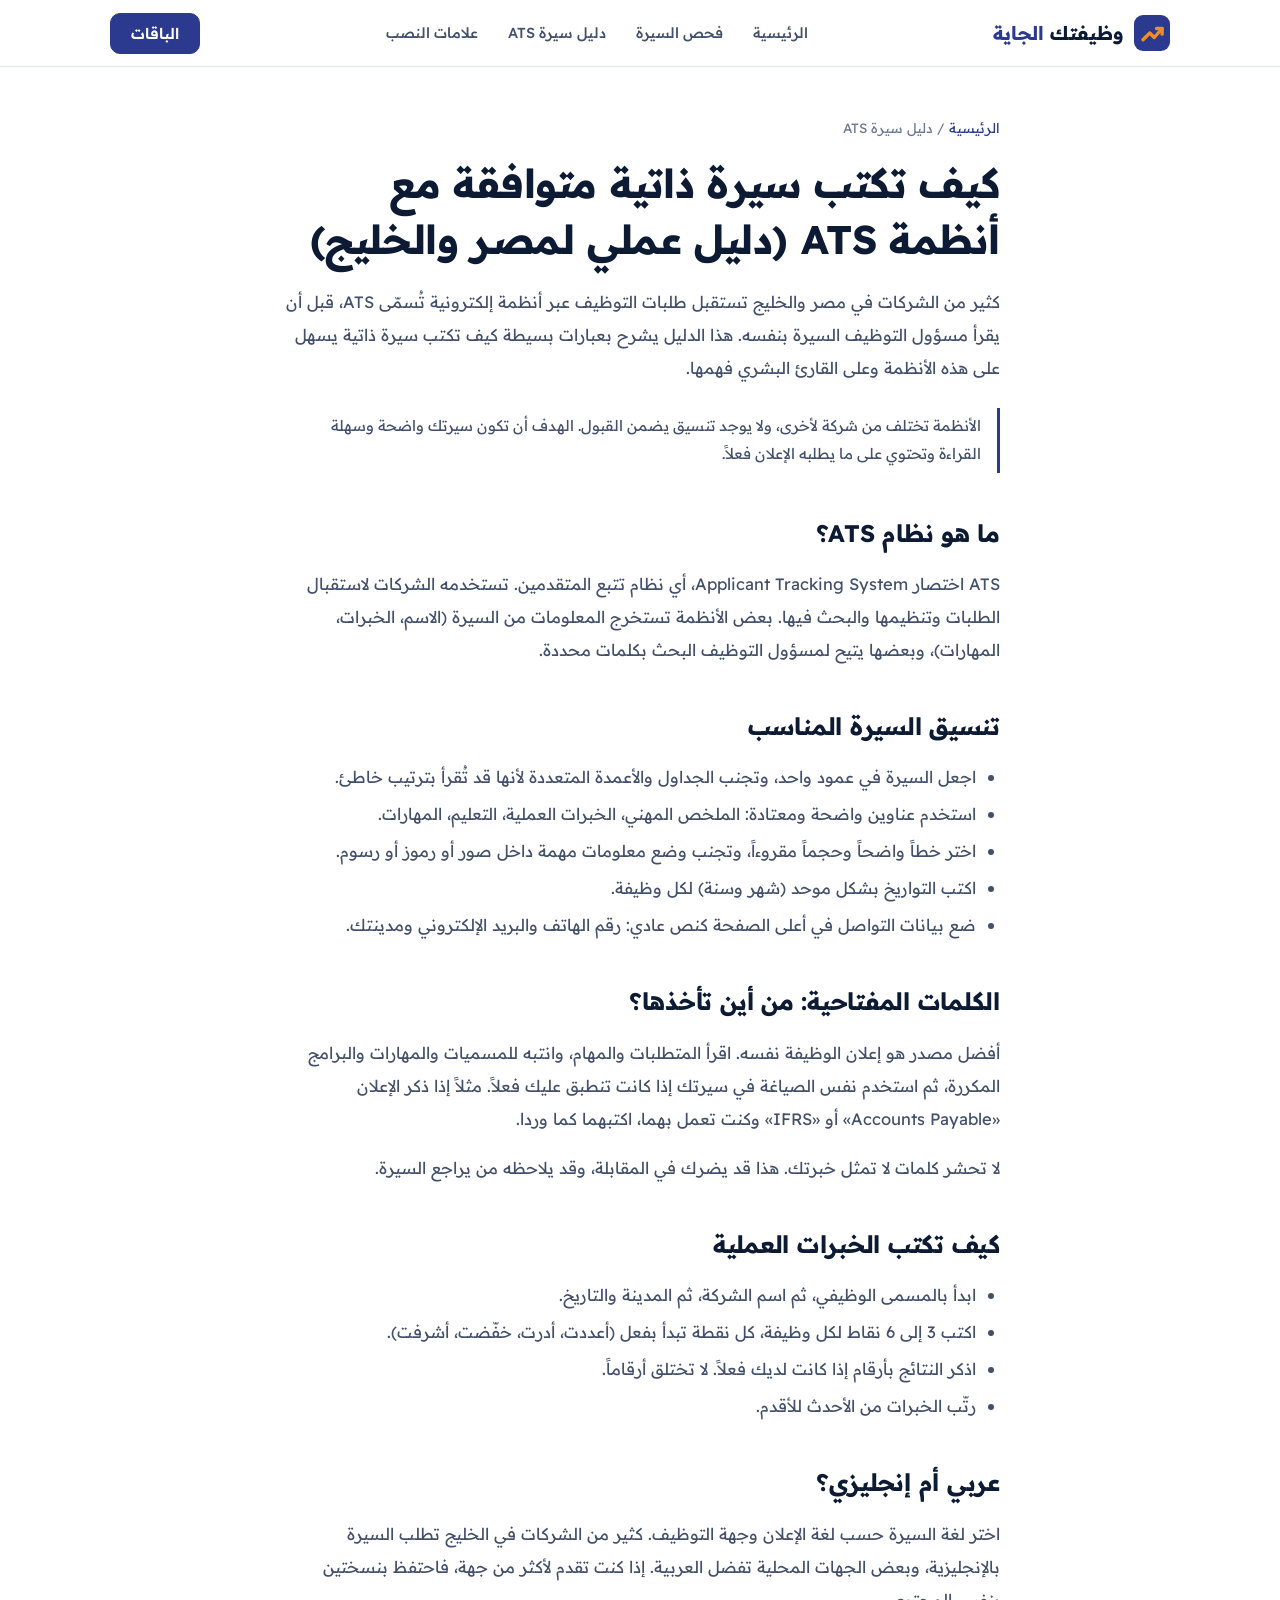
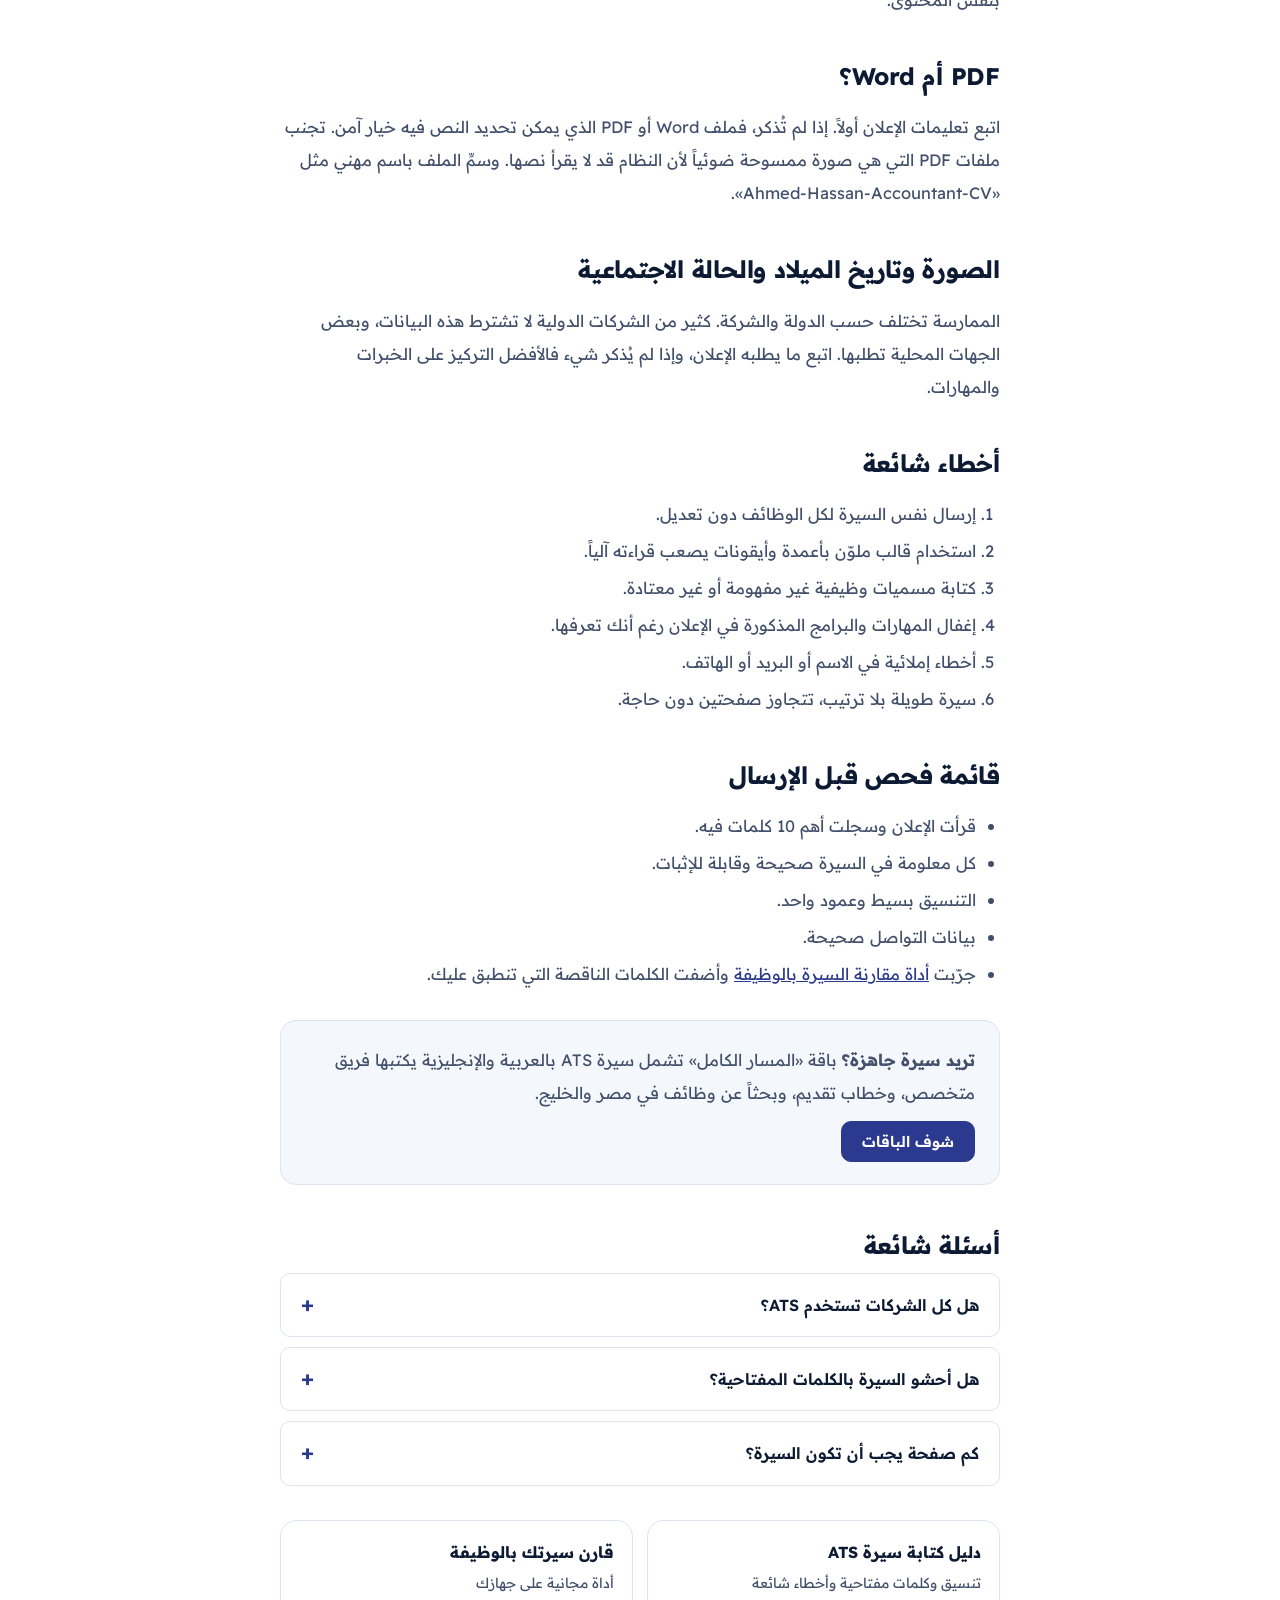
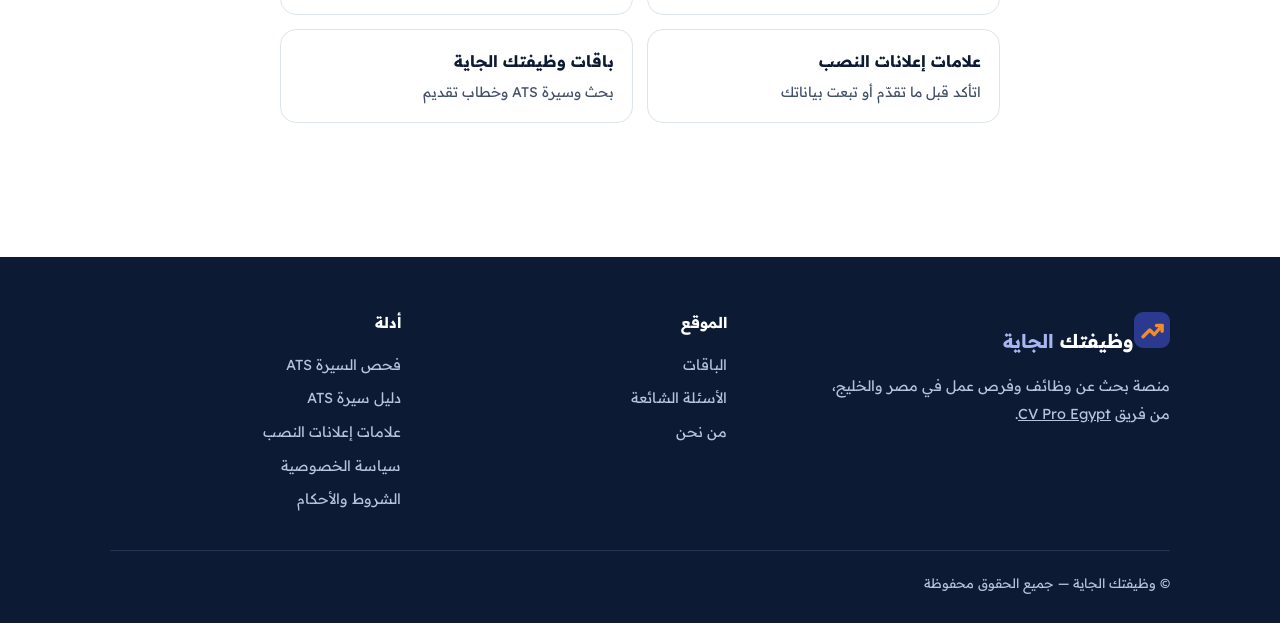
==== ats-cv-guide/index.html @ 99719bfa "filters, save list, anti-spam, privacy and terms" ====
<!DOCTYPE html>
<html lang="ar" dir="rtl"><head><meta charset="utf-8"><meta name="viewport" content="width=device-width, initial-scale=1, viewport-fit=cover">
<title>كيف تكتب سيرة ذاتية متوافقة مع ATS | دليل عملي لمصر والخليج</title><meta name="description" content="دليل بسيط لكتابة سيرة ذاتية سهلة القراءة لأنظمة ATS: التنسيق، الكلمات المفتاحية، كتابة الخبرات، عربي أم إنجليزي، وأخطاء شائعة، مع قائمة فحص قبل التقديم.">
<meta name="robots" content="index,follow,max-snippet:-1,max-image-preview:large"><meta name="theme-color" content="#2b3a8f">
<link rel="canonical" href="https://wazifetak.github.io/ats-cv-guide/">
<link rel="icon" href="/logo.svg" type="image/svg+xml"><link rel="icon" href="/favicon-48.png" sizes="48x48" type="image/png"><link rel="apple-touch-icon" href="/apple-touch-icon.png">
<meta property="og:type" content="article"><meta property="og:locale" content="ar_EG"><meta property="og:site_name" content="وظيفتك الجاية"><meta property="og:title" content="كيف تكتب سيرة ذاتية متوافقة مع ATS | دليل عملي لمصر والخليج"><meta property="og:description" content="دليل بسيط لكتابة سيرة ذاتية سهلة القراءة لأنظمة ATS: التنسيق، الكلمات المفتاحية، كتابة الخبرات، عربي أم إنجليزي، وأخطاء شائعة، مع قائمة فحص قبل التقديم."><meta property="og:url" content="https://wazifetak.github.io/ats-cv-guide/">
<meta property="og:image" content="https://wazifetak.github.io/og-image.png"><meta property="og:image:type" content="image/png"><meta property="og:image:width" content="1200"><meta property="og:image:height" content="630">
<meta name="twitter:card" content="summary_large_image"><meta name="twitter:title" content="كيف تكتب سيرة ذاتية متوافقة مع ATS | دليل عملي لمصر والخليج"><meta name="twitter:description" content="دليل بسيط لكتابة سيرة ذاتية سهلة القراءة لأنظمة ATS: التنسيق، الكلمات المفتاحية، كتابة الخبرات، عربي أم إنجليزي، وأخطاء شائعة، مع قائمة فحص قبل التقديم."><meta name="twitter:image" content="https://wazifetak.github.io/og-image.png">
<link rel="preconnect" href="https://fonts.googleapis.com"><link rel="preconnect" href="https://fonts.gstatic.com" crossorigin>
<link href="https://fonts.googleapis.com/css2?family=Readex+Pro:wght@300..700&display=swap" rel="stylesheet"><link rel="stylesheet" href="/site.css">
<script type="application/ld+json">{"@context": "https://schema.org", "@type": "Article", "headline": "كيف تكتب سيرة ذاتية متوافقة مع أنظمة ATS (دليل عملي لمصر والخليج)", "description": "دليل بسيط لكتابة سيرة ذاتية سهلة القراءة لأنظمة ATS: التنسيق، الكلمات المفتاحية، كتابة الخبرات، عربي أم إنجليزي، وأخطاء شائعة، مع قائمة فحص قبل التقديم.", "inLanguage": "ar", "datePublished": "2026-10-10", "dateModified": "2026-10-10", "mainEntityOfPage": "https://wazifetak.github.io/ats-cv-guide/", "image": "https://wazifetak.github.io/og-image.png", "author": {"@type": "Organization", "name": "وظيفتك الجاية", "url": "https://wazifetak.github.io/"}, "publisher": {"@type": "Organization", "name": "وظيفتك الجاية", "logo": {"@type": "ImageObject", "url": "https://wazifetak.github.io/icon-512.png"}}}</script>
<script type="application/ld+json">{"@context": "https://schema.org", "@type": "BreadcrumbList", "itemListElement": [{"@type": "ListItem", "position": 1, "name": "الرئيسية", "item": "https://wazifetak.github.io/"}, {"@type": "ListItem", "position": 2, "name": "دليل سيرة ATS", "item": "https://wazifetak.github.io/ats-cv-guide/"}]}</script>
<script type="application/ld+json">{"@context": "https://schema.org", "@type": "FAQPage", "mainEntity": [{"@type": "Question", "name": "هل كل الشركات تستخدم ATS؟", "acceptedAnswer": {"@type": "Answer", "text": "لا. بعض الشركات تستخدم أنظمة تتبع، وبعضها يستقبل الطلبات عبر البريد أو المراجعة اليدوية. لذلك اكتب سيرة واضحة تناسب القراءة الآلية والبشرية."}}, {"@type": "Question", "name": "هل أحشو السيرة بالكلمات المفتاحية؟", "acceptedAnswer": {"@type": "Answer", "text": "لا. استخدم الكلمات التي تعكس خبرتك فعلاً وكما وردت في الإعلان، ولا تضف مهارات لا تملكها."}}, {"@type": "Question", "name": "كم صفحة يجب أن تكون السيرة؟", "acceptedAnswer": {"@type": "Answer", "text": "غالباً صفحة واحدة لحديثي التخرج، وصفحة إلى صفحتين لأصحاب الخبرة. الأهم أن تكون مرتبة وتركز على الأحدث والأكثر صلة بالوظيفة."}}]}</script>
</head><body><svg width="0" height="0" style="position:absolute" aria-hidden="true"><symbol id="lg" viewBox="0 0 64 64"><rect width="64" height="64" rx="16" fill="#2b3a8f"/><path d="M16 44l12-12 8 8 14-16" stroke="#f28c28" stroke-width="6" fill="none" stroke-linecap="round" stroke-linejoin="round"/><path d="M40 24h10v10" stroke="#f28c28" stroke-width="6" fill="none" stroke-linecap="round" stroke-linejoin="round"/></symbol></svg>
<header><div class="w"><nav><a class="logo" href="/" aria-label="وظيفتك الجاية"><svg><use href="#lg"/></svg><span>وظيفتك <i>الجاية</i></span></a>
<div class="nv"><a href="/">الرئيسية</a><a href="/cv-ats-checker/">فحص السيرة</a><a href="/ats-cv-guide/">دليل سيرة ATS</a><a href="/job-scam-signs/">علامات النصب</a></div>
<a class="btn" href="/#plans">الباقات</a></nav></div></header>
<main class="art"><div class="bc"><a href="/">الرئيسية</a> / دليل سيرة ATS</div><h1>كيف تكتب سيرة ذاتية متوافقة مع أنظمة ATS (دليل عملي لمصر والخليج)</h1>
<p>كثير من الشركات في مصر والخليج تستقبل طلبات التوظيف عبر أنظمة إلكترونية تُسمّى ATS، قبل أن يقرأ مسؤول التوظيف السيرة بنفسه. هذا الدليل يشرح بعبارات بسيطة كيف تكتب سيرة ذاتية يسهل على هذه الأنظمة وعلى القارئ البشري فهمها.</p>
<div class="note">الأنظمة تختلف من شركة لأخرى، ولا يوجد تنسيق يضمن القبول. الهدف أن تكون سيرتك واضحة وسهلة القراءة وتحتوي على ما يطلبه الإعلان فعلاً.</div>
<h2>ما هو نظام ATS؟</h2><p>ATS اختصار Applicant Tracking System، أي نظام تتبع المتقدمين. تستخدمه الشركات لاستقبال الطلبات وتنظيمها والبحث فيها. بعض الأنظمة تستخرج المعلومات من السيرة (الاسم، الخبرات، المهارات)، وبعضها يتيح لمسؤول التوظيف البحث بكلمات محددة.</p>
<h2>تنسيق السيرة المناسب</h2><ul><li>اجعل السيرة في عمود واحد، وتجنب الجداول والأعمدة المتعددة لأنها قد تُقرأ بترتيب خاطئ.</li><li>استخدم عناوين واضحة ومعتادة: الملخص المهني، الخبرات العملية، التعليم، المهارات.</li><li>اختر خطاً واضحاً وحجماً مقروءاً، وتجنب وضع معلومات مهمة داخل صور أو رموز أو رسوم.</li><li>اكتب التواريخ بشكل موحد (شهر وسنة) لكل وظيفة.</li><li>ضع بيانات التواصل في أعلى الصفحة كنص عادي: رقم الهاتف والبريد الإلكتروني ومدينتك.</li></ul>
<h2>الكلمات المفتاحية: من أين تأخذها؟</h2><p>أفضل مصدر هو إعلان الوظيفة نفسه. اقرأ المتطلبات والمهام، وانتبه للمسميات والمهارات والبرامج المكررة، ثم استخدم نفس الصياغة في سيرتك إذا كانت تنطبق عليك فعلاً. مثلاً إذا ذكر الإعلان «Accounts Payable» أو «IFRS» وكنت تعمل بهما، اكتبهما كما وردا.</p>
<p>لا تحشر كلمات لا تمثل خبرتك. هذا قد يضرك في المقابلة، وقد يلاحظه من يراجع السيرة.</p>
<h2>كيف تكتب الخبرات العملية</h2><ul><li>ابدأ بالمسمى الوظيفي، ثم اسم الشركة، ثم المدينة والتاريخ.</li><li>اكتب 3 إلى 6 نقاط لكل وظيفة، كل نقطة تبدأ بفعل (أعددت، أدرت، خفّضت، أشرفت).</li><li>اذكر النتائج بأرقام إذا كانت لديك فعلاً. لا تختلق أرقاماً.</li><li>رتّب الخبرات من الأحدث للأقدم.</li></ul>
<h2>عربي أم إنجليزي؟</h2><p>اختر لغة السيرة حسب لغة الإعلان وجهة التوظيف. كثير من الشركات في الخليج تطلب السيرة بالإنجليزية، وبعض الجهات المحلية تفضل العربية. إذا كنت تقدم لأكثر من جهة، فاحتفظ بنسختين بنفس المحتوى.</p>
<h2>PDF أم Word؟</h2><p>اتبع تعليمات الإعلان أولاً. إذا لم تُذكر، فملف Word أو PDF الذي يمكن تحديد النص فيه خيار آمن. تجنب ملفات PDF التي هي صورة ممسوحة ضوئياً لأن النظام قد لا يقرأ نصها. وسمِّ الملف باسم مهني مثل «Ahmed-Hassan-Accountant-CV».</p>
<h2>الصورة وتاريخ الميلاد والحالة الاجتماعية</h2><p>الممارسة تختلف حسب الدولة والشركة. كثير من الشركات الدولية لا تشترط هذه البيانات، وبعض الجهات المحلية تطلبها. اتبع ما يطلبه الإعلان، وإذا لم يُذكر شيء فالأفضل التركيز على الخبرات والمهارات.</p>
<h2>أخطاء شائعة</h2><ol><li>إرسال نفس السيرة لكل الوظائف دون تعديل.</li><li>استخدام قالب ملوّن بأعمدة وأيقونات يصعب قراءته آلياً.</li><li>كتابة مسميات وظيفية غير مفهومة أو غير معتادة.</li><li>إغفال المهارات والبرامج المذكورة في الإعلان رغم أنك تعرفها.</li><li>أخطاء إملائية في الاسم أو البريد أو الهاتف.</li><li>سيرة طويلة بلا ترتيب، تتجاوز صفحتين دون حاجة.</li></ol>
<h2>قائمة فحص قبل الإرسال</h2><ul><li>قرأت الإعلان وسجلت أهم 10 كلمات فيه.</li><li>كل معلومة في السيرة صحيحة وقابلة للإثبات.</li><li>التنسيق بسيط وعمود واحد.</li><li>بيانات التواصل صحيحة.</li><li>جرّبت <a href="/cv-ats-checker/" style="color:var(--ac)">أداة مقارنة السيرة بالوظيفة</a> وأضفت الكلمات الناقصة التي تنطبق عليك.</li></ul>
<div class="callout"><p><b>تريد سيرة جاهزة؟</b> باقة «المسار الكامل» تشمل سيرة ATS بالعربية والإنجليزية يكتبها فريق متخصص، وخطاب تقديم، وبحثاً عن وظائف في مصر والخليج.</p><a class="btn" href="/#plans">شوف الباقات</a></div>
<h2>أسئلة شائعة</h2><details><summary>هل كل الشركات تستخدم ATS؟</summary><p>لا. بعض الشركات تستخدم أنظمة تتبع، وبعضها يستقبل الطلبات عبر البريد أو المراجعة اليدوية. لذلك اكتب سيرة واضحة تناسب القراءة الآلية والبشرية.</p></details><details><summary>هل أحشو السيرة بالكلمات المفتاحية؟</summary><p>لا. استخدم الكلمات التي تعكس خبرتك فعلاً وكما وردت في الإعلان، ولا تضف مهارات لا تملكها.</p></details><details><summary>كم صفحة يجب أن تكون السيرة؟</summary><p>غالباً صفحة واحدة لحديثي التخرج، وصفحة إلى صفحتين لأصحاب الخبرة. الأهم أن تكون مرتبة وتركز على الأحدث والأكثر صلة بالوظيفة.</p></details>
<div class="rel"><a href="/ats-cv-guide/"><b>دليل كتابة سيرة ATS</b><span>تنسيق وكلمات مفتاحية وأخطاء شائعة</span></a><a href="/cv-ats-checker/"><b>قارن سيرتك بالوظيفة</b><span>أداة مجانية على جهازك</span></a><a href="/job-scam-signs/"><b>علامات إعلانات النصب</b><span>اتأكد قبل ما تقدّم أو تبعت بياناتك</span></a><a href="/#plans"><b>باقات وظيفتك الجاية</b><span>بحث وسيرة ATS وخطاب تقديم</span></a></div></main>
<footer><div class="w"><div class="fg"><div><a class="logo" href="/"><svg><use href="#lg"/></svg><span>وظيفتك <i>الجاية</i></span></a><p style="margin:0;max-width:340px">منصة بحث عن وظائف وفرص عمل في مصر والخليج، من فريق <a href="https://cvproservice.github.io/cvpro/" style="display:inline;text-decoration:underline">CV Pro Egypt</a>.</p></div>
<div><h4>الموقع</h4><a href="/#plans">الباقات</a><a href="/#faq">الأسئلة الشائعة</a><a href="/#about">من نحن</a></div>
<div><h4>أدلة</h4><a href="/cv-ats-checker/">فحص السيرة ATS</a><a href="/ats-cv-guide/">دليل سيرة ATS</a><a href="/job-scam-signs/">علامات إعلانات النصب</a><a href="/privacy/">سياسة الخصوصية</a><a href="/terms/">الشروط والأحكام</a></div></div>
<div class="cr">© وظيفتك الجاية — جميع الحقوق محفوظة</div></div></footer>
</body></html>
---- site.css ----
:root{color-scheme:light;--ink:#0C1A33;--ink2:#43506B;--mut:#6B7790;--bg:#fff;--sf:#F4F7FC;--card:#fff;--ln:#DDE4F0;--ac:#2B3A8F;--ac2:#1E2A6B;--ok:#138A5B;--r1:10px;--r2:16px;--r3:24px;--sh2:0 28px 60px -28px rgba(12,26,51,.4);padding-top:env(safe-area-inset-top,0px)}
*{box-sizing:border-box}html{scroll-behavior:smooth;scroll-padding-top:78px}
body{margin:0;background:var(--bg);color:var(--ink);font:400 16px/1.9 'Readex Pro',Tahoma,sans-serif;-webkit-font-smoothing:antialiased}
a{color:inherit}.w{max-width:1100px;margin:auto;padding:0 20px}
h1,h2,h3{margin:0;font-weight:700;letter-spacing:-.01em}h2{font-size:clamp(25px,3.4vw,34px);line-height:1.4}h3{font-size:17px;line-height:1.5}
.sub{color:var(--ink2);max-width:580px;margin:10px 0 0}
section{padding:80px 0}
:focus-visible{outline:3px solid rgba(43,58,143,.4);outline-offset:2px}
header{position:sticky;top:env(safe-area-inset-top,0px);z-index:20;background:rgba(255,255,255,.92);backdrop-filter:blur(10px);border-bottom:1px solid var(--ln)}
nav{display:flex;align-items:center;justify-content:space-between;height:66px;gap:16px}
.logo{display:flex;align-items:center;gap:10px;white-space:nowrap;flex:none;text-decoration:none;font-weight:700;font-size:19px}.logo svg{width:36px;height:36px}.logo i{color:var(--ac);font-style:normal}
.nv{display:flex;gap:30px;font-size:14.5px;font-weight:500}.nv a{position:relative;text-decoration:none;color:var(--ink2);padding:4px 0}
.nv a::after{content:"";position:absolute;inset-inline:0;bottom:-2px;height:2px;background:var(--ac);transform:scaleX(0);transition:transform .2s}.nv a:hover{color:var(--ink)}.nv a:hover::after{transform:scaleX(1)}
.btn{display:inline-flex;align-items:center;justify-content:center;gap:8px;background:var(--ac);color:#fff;border:1.5px solid var(--ac);border-radius:var(--r1);padding:10px 20px;font:600 15px 'Readex Pro',sans-serif;text-decoration:none;cursor:pointer;transition:background .15s}
.btn:hover{background:var(--ac2);border-color:var(--ac2)}.btn.or{background:var(--ac)}.btn.ol{background:transparent;color:var(--ac)}.btn.ol:hover{background:var(--sf)}.btn.lg{padding:13px 26px;font-size:16px}.btn.wide{width:100%}.btn:disabled{opacity:.6;cursor:wait}
.hero{position:relative;padding:68px 0 88px;overflow:hidden}
.hero::before{content:"";position:absolute;inset:0;background-image:linear-gradient(var(--ln) 1px,transparent 1px),linear-gradient(90deg,var(--ln) 1px,transparent 1px);background-size:56px 56px;opacity:.55;-webkit-mask-image:radial-gradient(70% 90% at 78% 15%,#000,transparent);mask-image:radial-gradient(70% 90% at 78% 15%,#000,transparent)}
.hg{position:relative;display:grid;grid-template-columns:1.1fr .9fr;gap:56px;align-items:center}
h1{font-size:clamp(32px,5vw,54px);line-height:1.32}
.lead{font-size:17px;color:var(--ink2);max-width:520px;margin:18px 0 0}
.hs{display:flex;align-items:stretch;margin-top:28px;background:#fff;border:1.5px solid var(--ink);border-radius:14px;padding:6px;box-shadow:0 14px 34px -22px rgba(12,26,51,.55)}
.hs .f{flex:1;min-width:0;padding:4px 14px}.hs .f+.f{border-inline-start:1px solid var(--ln)}
.hs label{margin:0;font-size:12px;font-weight:500;color:var(--mut);line-height:1.6}
.hs input,.hs select{border:0;border-radius:0;padding:2px 0;background:transparent;font-size:16px;font-weight:500;box-shadow:none}
.hs input:focus,.hs select:focus{box-shadow:none}.hs .btn{border-radius:10px;padding:0 28px}
.pop{margin-top:14px;font-size:14px;color:var(--ink2);display:flex;flex-wrap:wrap;gap:8px 10px;align-items:center}
.pop button{font:inherit;font-size:13.5px;border:1px solid var(--ln);background:#fff;border-radius:8px;padding:1px 12px;cursor:pointer;color:var(--ink)}.pop button:hover{border-color:var(--ac);color:var(--ac)}
.fx{display:flex;flex-wrap:wrap;gap:6px 26px;margin-top:30px;padding-top:20px;border-top:1px solid var(--ln);font-size:14px;color:var(--ink2)}.fx b{color:var(--ink)}
.mk{position:relative;animation:rise .7s ease-out both}@keyframes rise{from{opacity:0;transform:translateY(18px)}to{opacity:1;transform:none}}
.bw{background:#fff;border:1px solid var(--ln);border-radius:var(--r3);box-shadow:var(--sh2);overflow:hidden}
.bt{display:flex;align-items:center;gap:6px;padding:12px 16px;border-bottom:1px solid var(--ln);background:var(--sf)}
.bt i{width:9px;height:9px;border-radius:50%;background:#CBD5E6}.bt span{margin-inline-start:auto;font:500 11.5px/1 'Readex Pro';color:var(--mut);direction:ltr}
.bs{display:flex;gap:8px;padding:14px;font-size:13.5px}.bs div{flex:1;border:1px solid var(--ln);border-radius:8px;padding:6px 12px;color:var(--ink2)}.bs b{background:var(--ac);color:#fff;border-radius:8px;padding:6px 16px;font-weight:600}
.jr{display:flex;align-items:center;gap:12px;padding:13px 16px;border-top:1px solid var(--ln)}
.jr .av{width:38px;height:38px;border-radius:10px;background:#EAF0FB;color:var(--ac);font-weight:700;display:grid;place-items:center;flex:none}
.jr div:nth-child(2){flex:1}.jr b{display:block;font-size:14.5px;line-height:1.5}.jr span{font-size:12.5px;color:var(--mut)}
.mp{font-style:normal;font-size:12.5px;font-weight:700;color:var(--ok);background:#E3F5EC;border-radius:20px;padding:1px 10px;direction:ltr;flex:none}.mp.m{color:#8A5A00;background:#FFF1D6}
.sm{padding:10px 16px;font-size:12px;color:var(--mut);background:var(--sf);border-top:1px solid var(--ln)}
.st{position:absolute;inset-inline-start:-18px;bottom:-22px;background:var(--ink);color:#fff;border-radius:var(--r2);padding:12px 18px;box-shadow:var(--sh2);font-size:13px;line-height:1.6}.st b{display:block;font-size:20px}
.tr{border-block:1px solid var(--ln);background:#fff;padding:0}.tg{display:grid;grid-template-columns:repeat(4,1fr)}
.tg div{padding:24px 20px;border-inline-start:1px solid var(--ln)}.tg div:first-child{border-inline-start:0}.tg b{display:block;font-size:22px;line-height:1.4;color:var(--ac)}.tg span{font-size:13.5px;color:var(--ink2)}
.fs{display:grid;grid-template-columns:.85fr 1.15fr;gap:60px;align-items:start}
.fl{border-top:2px solid var(--ink)}.fl div{display:grid;grid-template-columns:210px 1fr;gap:20px;padding:20px 0;border-bottom:1px solid var(--ln)}.fl b{font-weight:600}.fl span{color:var(--ink2);font-size:15px}
.sp{display:grid;grid-template-columns:repeat(4,1fr);margin-top:40px}
.sp div{padding:22px 22px 0 0;border-top:2px solid var(--ln);position:relative}.sp div::before{content:"";position:absolute;top:-6px;inset-inline-start:0;width:10px;height:10px;border-radius:50%;background:var(--ac)}
.sp em{font-style:normal;font-size:30px;font-weight:700;color:#BFC8E4;line-height:1}.sp h3{margin:10px 0 4px}.sp p{margin:0;color:var(--ink2);font-size:14.5px}
.pay{margin-top:44px;background:var(--ink);color:#fff;border-radius:var(--r3);padding:30px;display:flex;justify-content:space-between;align-items:center;gap:20px;flex-wrap:wrap}
.pay p{margin:0;color:#B7C3DB;font-size:14.5px}.pay b{display:block;font-size:34px;letter-spacing:1.5px;direction:ltr;text-align:right;line-height:1.5}
.pay .btn{background:#fff;color:var(--ink);border-color:#fff}.pay .m{color:#9fe0c0}
.pls{display:grid;grid-template-columns:repeat(auto-fit,minmax(230px,1fr));gap:18px;margin-top:40px;align-items:stretch}
.pc{position:relative;background:var(--card);border:1.5px solid var(--ln);border-radius:var(--r2);padding:30px 26px;display:flex;flex-direction:column;cursor:pointer;transition:border-color .15s}
.pc:hover{border-color:#B9C5E0}.pc.sel{border-color:var(--ac);box-shadow:var(--sh2)}
.bd{position:absolute;top:-12px;inset-inline-start:24px;background:var(--ac);color:#fff;font-size:12px;font-weight:600;padding:2px 12px;border-radius:6px}
.pr{margin:10px 0 4px;color:var(--mut);font-size:14px}.pr b{font-size:38px;color:var(--ink);line-height:1.3}
.pc ul{list-style:none;padding:0;margin:16px 0 24px;flex:1}.pc li{padding:5px 0;font-size:14.5px;color:var(--ink2)}.pc li::before{content:"✓";color:var(--ok);font-weight:800;margin-inline-end:10px}
.of{display:grid;grid-template-columns:.9fr 1.1fr;gap:56px;align-items:start}
.card{background:var(--card);border:1px solid var(--ln);border-radius:var(--r2);padding:26px}
label{display:block;font-size:13.5px;font-weight:500;color:var(--ink2);margin:14px 0 6px}label:first-child{margin-top:0}
input,select,textarea{width:100%;padding:12px 14px;border:1.5px solid var(--ln);border-radius:var(--r1);background:#fff;color:var(--ink);font:400 15px 'Readex Pro',sans-serif;transition:border-color .15s,box-shadow .15s}
input:focus,select:focus,textarea:focus{outline:0;border-color:var(--ac);box-shadow:0 0 0 3px rgba(43,58,143,.15)}
textarea{resize:vertical;min-height:170px;line-height:1.7}
.err{color:#C23B3B;font-size:14px;min-height:22px;margin:8px 0 0}.m{color:var(--mut);font-size:14px}.hide{display:none}
#after{margin-top:6px;padding:16px;background:#F1F8F4;border:1px solid #CFE5D8;border-radius:var(--r2)}#after p{margin:0 0 12px}
.job{margin-top:12px;padding:16px}.job b{display:block}
.ck{list-style:none;padding:0;margin:20px 0 0}.ck li{padding:6px 0;color:var(--ink2)}.ck li::before{content:"✓";color:var(--ok);font-weight:800;margin-inline-end:10px}
.cp{display:grid;grid-template-columns:1fr 1fr;gap:18px;margin-top:32px}.cp .card h3{margin-bottom:10px}.cp ul{list-style:none;padding:0;margin:0}.cp li{padding:5px 0;color:var(--ink2);font-size:15px}.cp .y li::before{content:"✓";color:var(--ok);font-weight:800;margin-inline-end:10px}.cp .n li::before{content:"✕";color:#C23B3B;font-weight:800;margin-inline-end:10px}
.sc{font-size:44px;font-weight:700;line-height:1.3}.pg{height:10px;background:var(--ln);border-radius:6px;overflow:hidden;margin:8px 0 18px}.pg i{display:block;height:100%;background:var(--ac)}
.kw span{display:inline-block;margin:3px;padding:2px 10px;border-radius:6px;font-size:13.5px;direction:ltr}.kw.ok span{background:#E3F3EA;color:#17613F}.kw.no span{background:#FBE9E9;color:#A02B2B}
details{background:var(--card);border:1px solid var(--ln);border-radius:var(--r1);margin-bottom:10px}
summary{cursor:pointer;font-weight:600;padding:16px 20px;list-style:none;display:flex;justify-content:space-between;gap:12px}summary::-webkit-details-marker{display:none}
summary::after{content:"+";font-size:22px;line-height:1.3;color:var(--ac);transition:transform .2s}details[open] summary::after{transform:rotate(45deg)}
details p{margin:0;padding:0 20px 18px;color:var(--ink2)}
.cta{background:var(--ink);color:#fff;border-radius:var(--r3);padding:60px 32px;text-align:center}.cta h2{max-width:560px;margin:0 auto}.cta p{color:#B7C3DB;margin:12px auto 26px;max-width:480px}.cta .btn{background:#fff;color:var(--ink);border-color:#fff}
footer{background:var(--ink);color:#B7C3DB;padding:52px 0 28px;margin-top:80px;font-size:14.5px}
.fg{display:grid;grid-template-columns:1.4fr 1fr 1fr;gap:36px}.fg h4{margin:0 0 10px;color:#fff;font-size:15px}.fg a{display:block;text-decoration:none;padding:3px 0}.fg a:hover{color:#fff}
.fg .logo{color:#fff;margin-bottom:10px}.fg .logo i{color:#AAB4F0}.cr{margin-top:34px;padding-top:20px;border-top:1px solid #243452;font-size:13px}
.bar{display:none}
.rel{display:grid;grid-template-columns:repeat(auto-fit,minmax(230px,1fr));gap:14px;margin:28px 0 0}.rel a{display:block;border:1px solid var(--ln);border-radius:var(--r2);padding:16px 18px;text-decoration:none;background:#fff}.rel a:hover{border-color:var(--ac)}.rel b{display:block}.rel span{font-size:14px;color:var(--ink2)}
@media(prefers-reduced-motion:reduce){*{transition:none!important;animation:none!important;scroll-behavior:auto!important}}
@media(max-width:860px){
section{padding:56px 0}.nv{display:none}.hero{padding:36px 0 60px}.hg,.of,.cp,.fg,.fs{grid-template-columns:1fr;gap:32px}
.hs{flex-direction:column;padding:8px}.hs .f{padding:8px 12px}.hs .f+.f{border-inline-start:0;border-top:1px solid var(--ln)}.hs .btn{padding:13px;margin-top:6px}
.st{inset-inline-start:12px;bottom:-18px}.tg,.sp{grid-template-columns:1fr 1fr}.tg div:nth-child(3){border-inline-start:0}.tg div{border-top:1px solid var(--ln)}.tg div:nth-child(-n+2){border-top:0}
.fl div{grid-template-columns:1fr;gap:4px}.sp div{padding-bottom:22px}.pls{gap:26px}.pay{padding:22px}.pay b{font-size:28px}.cta{padding:42px 22px}
body{padding-bottom:calc(76px + env(safe-area-inset-bottom,0px))}
.bar{display:block;position:fixed;inset-inline:0;bottom:0;z-index:30;background:rgba(255,255,255,.96);backdrop-filter:blur(10px);border-top:1px solid var(--ln);padding:10px 16px calc(10px + env(safe-area-inset-bottom,0px))}
.btn.lg{padding:14px 20px}
}

.art{max-width:760px;margin:auto;padding:48px 20px 20px}.art h1{font-size:clamp(28px,4.2vw,40px);line-height:1.4;margin:14px 0 18px}
.art h2{font-size:24px;line-height:1.5;margin:42px 0 10px}.art p,.art li{font-size:16.5px;color:var(--ink2);line-height:2}.art ul,.art ol{padding-inline-start:24px}
.art li{margin:4px 0}.bc{font-size:13.5px;color:var(--mut)}.bc a{text-decoration:none;color:var(--ac)}
.callout{background:var(--sf);border:1px solid var(--ln);border-radius:var(--r2);padding:22px 24px;margin:30px 0}.callout p{margin:0 0 12px}
.note{border-inline-start:3px solid var(--ac);padding:4px 16px;margin:24px 0;color:var(--ink2);font-size:15px}
.rel{display:grid;grid-template-columns:1fr 1fr;gap:14px;margin:34px 0}.rel a{display:block;border:1px solid var(--ln);border-radius:var(--r2);padding:16px 18px;text-decoration:none}.rel a:hover{border-color:var(--ac)}.rel b{display:block;color:var(--ink)}.rel span{font-size:14px;color:var(--ink2)}
@media(max-width:860px){.rel{grid-template-columns:1fr}.art{padding-top:32px}}
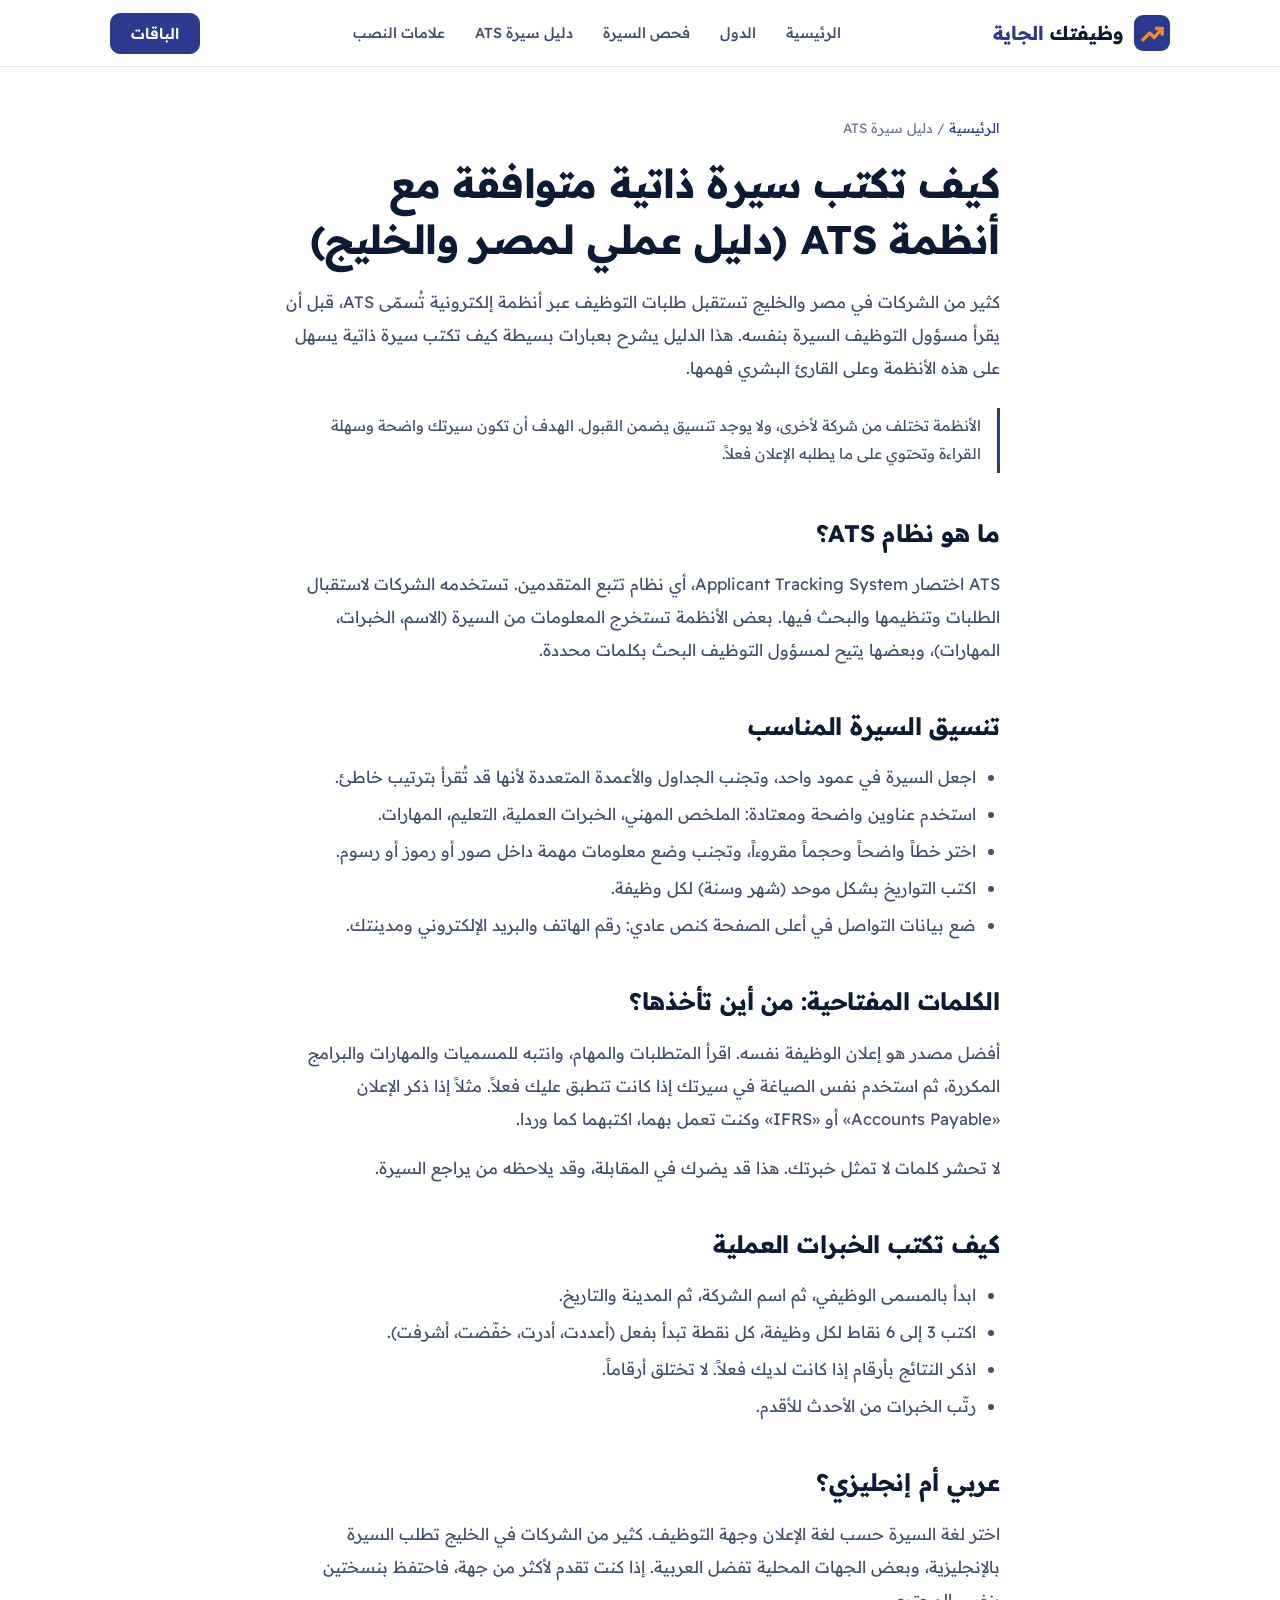
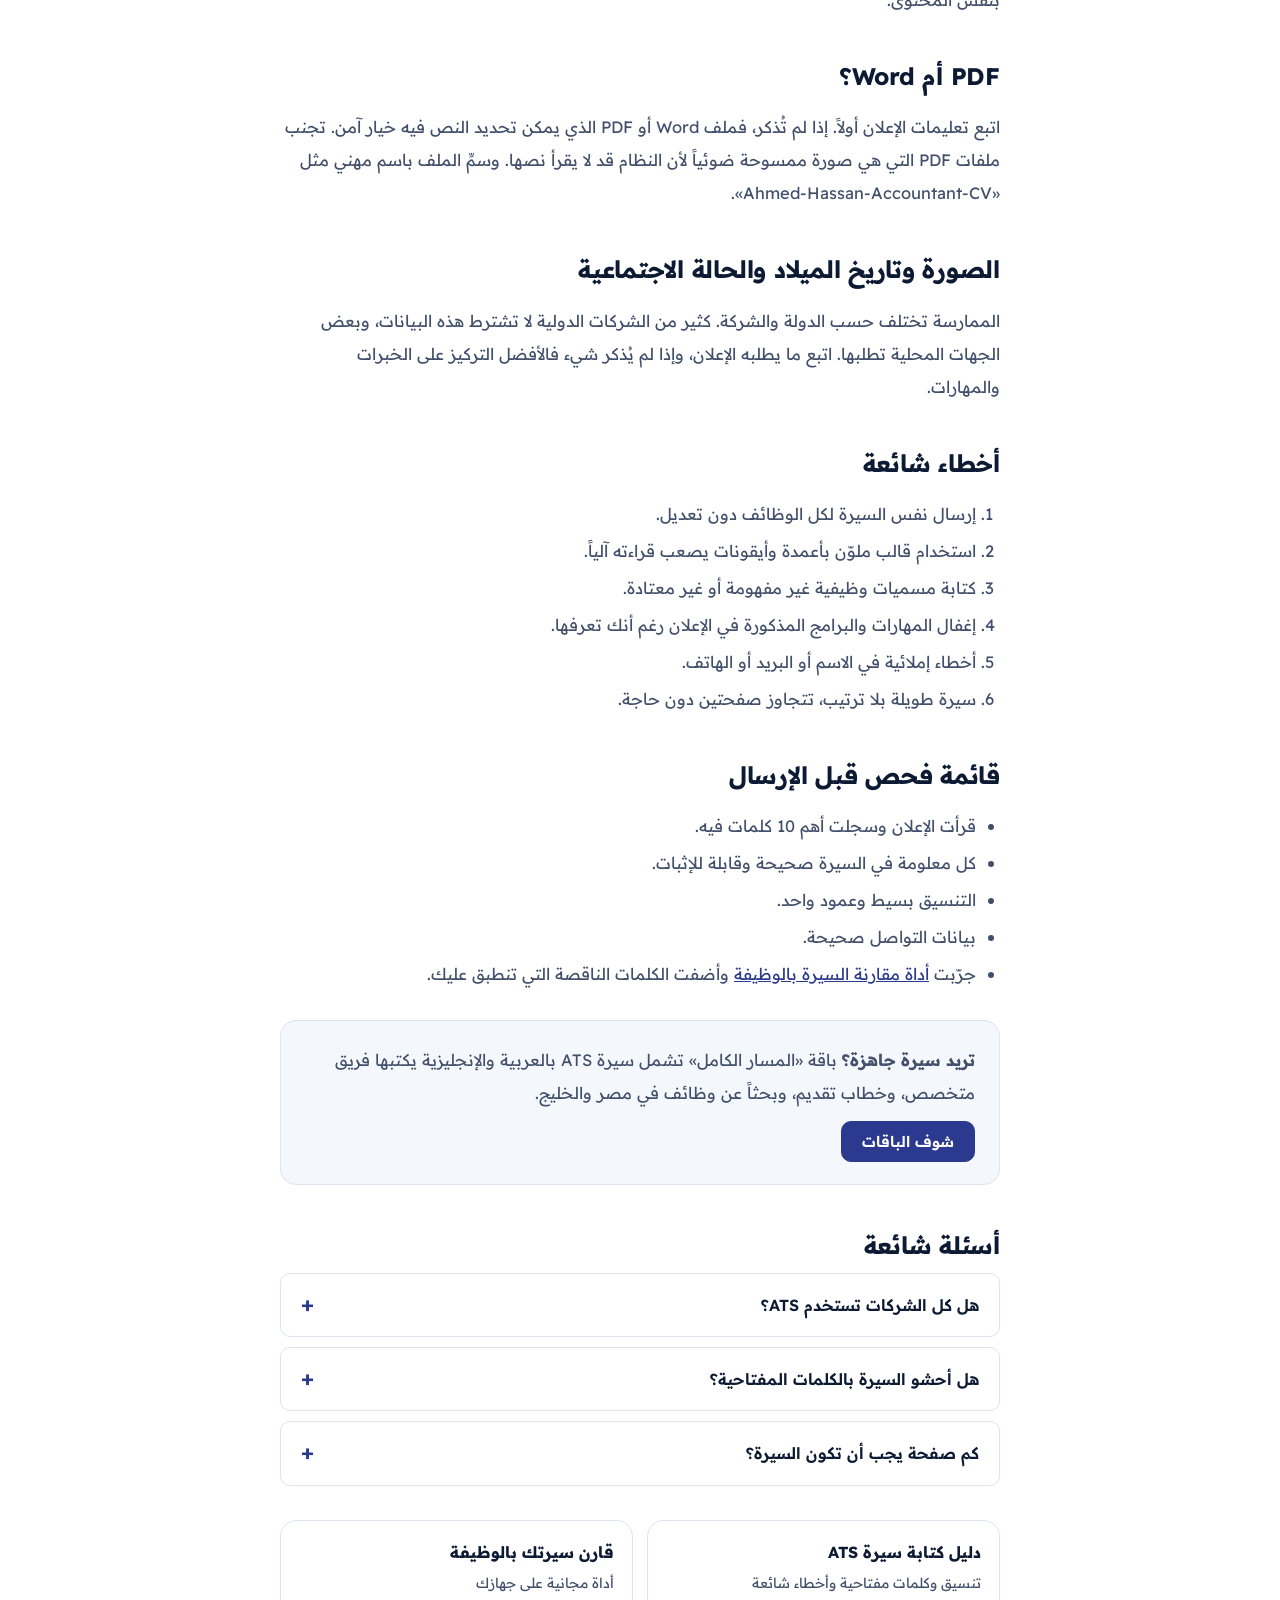
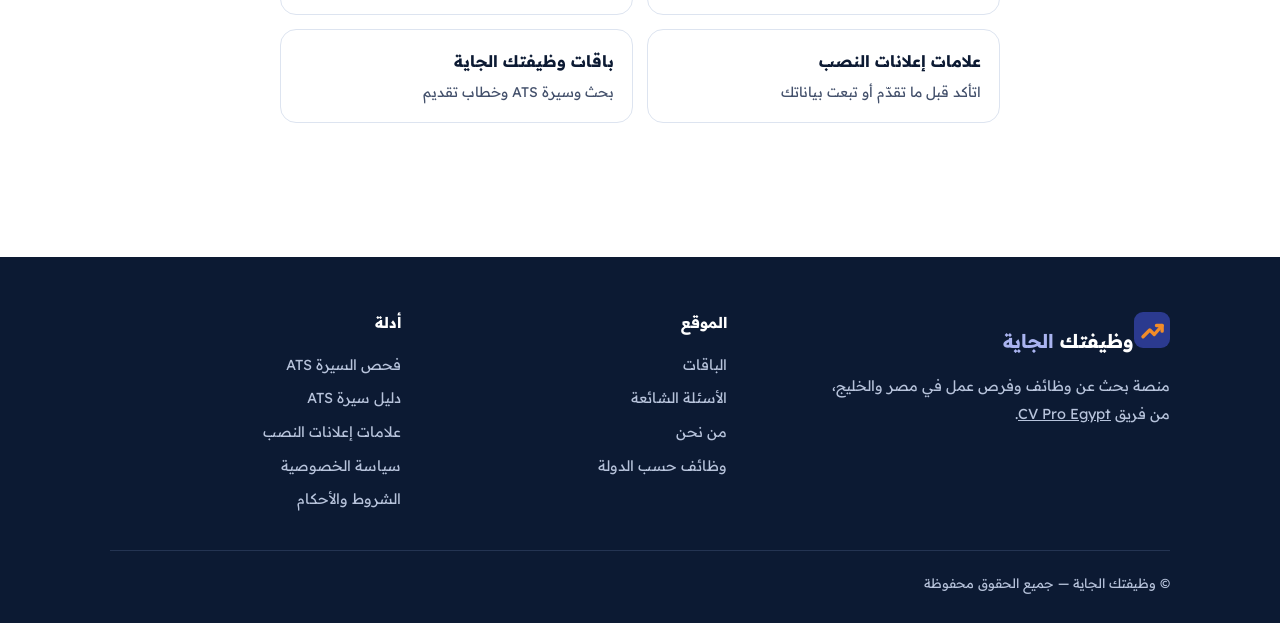
==== commit 9dd214af: "country pages, gulf hub, oman" ====
--- a/ats-cv-guide/index.html
+++ b/ats-cv-guide/index.html
@@ -14,7 +14,7 @@
 <script type="application/ld+json">{"@context": "https://schema.org", "@type": "FAQPage", "mainEntity": [{"@type": "Question", "name": "هل كل الشركات تستخدم ATS؟", "acceptedAnswer": {"@type": "Answer", "text": "لا. بعض الشركات تستخدم أنظمة تتبع، وبعضها يستقبل الطلبات عبر البريد أو المراجعة اليدوية. لذلك اكتب سيرة واضحة تناسب القراءة الآلية والبشرية."}}, {"@type": "Question", "name": "هل أحشو السيرة بالكلمات المفتاحية؟", "acceptedAnswer": {"@type": "Answer", "text": "لا. استخدم الكلمات التي تعكس خبرتك فعلاً وكما وردت في الإعلان، ولا تضف مهارات لا تملكها."}}, {"@type": "Question", "name": "كم صفحة يجب أن تكون السيرة؟", "acceptedAnswer": {"@type": "Answer", "text": "غالباً صفحة واحدة لحديثي التخرج، وصفحة إلى صفحتين لأصحاب الخبرة. الأهم أن تكون مرتبة وتركز على الأحدث والأكثر صلة بالوظيفة."}}]}</script>
 </head><body><svg width="0" height="0" style="position:absolute" aria-hidden="true"><symbol id="lg" viewBox="0 0 64 64"><rect width="64" height="64" rx="16" fill="#2b3a8f"/><path d="M16 44l12-12 8 8 14-16" stroke="#f28c28" stroke-width="6" fill="none" stroke-linecap="round" stroke-linejoin="round"/><path d="M40 24h10v10" stroke="#f28c28" stroke-width="6" fill="none" stroke-linecap="round" stroke-linejoin="round"/></symbol></svg>
 <header><div class="w"><nav><a class="logo" href="/" aria-label="وظيفتك الجاية"><svg><use href="#lg"/></svg><span>وظيفتك <i>الجاية</i></span></a>
-<div class="nv"><a href="/">الرئيسية</a><a href="/cv-ats-checker/">فحص السيرة</a><a href="/ats-cv-guide/">دليل سيرة ATS</a><a href="/job-scam-signs/">علامات النصب</a></div>
+<div class="nv"><a href="/">الرئيسية</a><a href="/jobs/">الدول</a><a href="/cv-ats-checker/">فحص السيرة</a><a href="/ats-cv-guide/">دليل سيرة ATS</a><a href="/job-scam-signs/">علامات النصب</a></div>
 <a class="btn" href="/#plans">الباقات</a></nav></div></header>
 <main class="art"><div class="bc"><a href="/">الرئيسية</a> / دليل سيرة ATS</div><h1>كيف تكتب سيرة ذاتية متوافقة مع أنظمة ATS (دليل عملي لمصر والخليج)</h1>
 <p>كثير من الشركات في مصر والخليج تستقبل طلبات التوظيف عبر أنظمة إلكترونية تُسمّى ATS، قبل أن يقرأ مسؤول التوظيف السيرة بنفسه. هذا الدليل يشرح بعبارات بسيطة كيف تكتب سيرة ذاتية يسهل على هذه الأنظمة وعلى القارئ البشري فهمها.</p>
@@ -33,7 +33,7 @@
 <h2>أسئلة شائعة</h2><details><summary>هل كل الشركات تستخدم ATS؟</summary><p>لا. بعض الشركات تستخدم أنظمة تتبع، وبعضها يستقبل الطلبات عبر البريد أو المراجعة اليدوية. لذلك اكتب سيرة واضحة تناسب القراءة الآلية والبشرية.</p></details><details><summary>هل أحشو السيرة بالكلمات المفتاحية؟</summary><p>لا. استخدم الكلمات التي تعكس خبرتك فعلاً وكما وردت في الإعلان، ولا تضف مهارات لا تملكها.</p></details><details><summary>كم صفحة يجب أن تكون السيرة؟</summary><p>غالباً صفحة واحدة لحديثي التخرج، وصفحة إلى صفحتين لأصحاب الخبرة. الأهم أن تكون مرتبة وتركز على الأحدث والأكثر صلة بالوظيفة.</p></details>
 <div class="rel"><a href="/ats-cv-guide/"><b>دليل كتابة سيرة ATS</b><span>تنسيق وكلمات مفتاحية وأخطاء شائعة</span></a><a href="/cv-ats-checker/"><b>قارن سيرتك بالوظيفة</b><span>أداة مجانية على جهازك</span></a><a href="/job-scam-signs/"><b>علامات إعلانات النصب</b><span>اتأكد قبل ما تقدّم أو تبعت بياناتك</span></a><a href="/#plans"><b>باقات وظيفتك الجاية</b><span>بحث وسيرة ATS وخطاب تقديم</span></a></div></main>
 <footer><div class="w"><div class="fg"><div><a class="logo" href="/"><svg><use href="#lg"/></svg><span>وظيفتك <i>الجاية</i></span></a><p style="margin:0;max-width:340px">منصة بحث عن وظائف وفرص عمل في مصر والخليج، من فريق <a href="https://cvproservice.github.io/cvpro/" style="display:inline;text-decoration:underline">CV Pro Egypt</a>.</p></div>
-<div><h4>الموقع</h4><a href="/#plans">الباقات</a><a href="/#faq">الأسئلة الشائعة</a><a href="/#about">من نحن</a></div>
+<div><h4>الموقع</h4><a href="/#plans">الباقات</a><a href="/#faq">الأسئلة الشائعة</a><a href="/#about">من نحن</a><a href="/jobs/">وظائف حسب الدولة</a></div>
 <div><h4>أدلة</h4><a href="/cv-ats-checker/">فحص السيرة ATS</a><a href="/ats-cv-guide/">دليل سيرة ATS</a><a href="/job-scam-signs/">علامات إعلانات النصب</a><a href="/privacy/">سياسة الخصوصية</a><a href="/terms/">الشروط والأحكام</a></div></div>
 <div class="cr">© وظيفتك الجاية — جميع الحقوق محفوظة</div></div></footer>
 </body></html>
--- a/site.css
+++ b/site.css
@@ -94,3 +94,7 @@
 .note{border-inline-start:3px solid var(--ac);padding:4px 16px;margin:24px 0;color:var(--ink2);font-size:15px}
 .rel{display:grid;grid-template-columns:1fr 1fr;gap:14px;margin:34px 0}.rel a{display:block;border:1px solid var(--ln);border-radius:var(--r2);padding:16px 18px;text-decoration:none}.rel a:hover{border-color:var(--ac)}.rel b{display:block;color:var(--ink)}.rel span{font-size:14px;color:var(--ink2)}
 @media(max-width:860px){.rel{grid-template-columns:1fr}.art{padding-top:32px}}
+
+.chp{display:flex;flex-wrap:wrap;gap:8px;margin:12px 0 4px}.chp a{border:1px solid var(--ln);border-radius:8px;padding:2px 14px;text-decoration:none;font-size:14.5px;color:var(--ink)}.chp a:hover{border-color:var(--ac);color:var(--ac)}
+.art table{width:100%;border-collapse:collapse;margin:16px 0}.art th,.art td{border-bottom:1px solid var(--ln);padding:11px 8px;text-align:right;font-size:15px;color:var(--ink2)}.art th{color:var(--ink);font-weight:600;border-bottom:2px solid var(--ink)}.art td a{color:var(--ac)}
+.art .hs{margin-top:16px}
